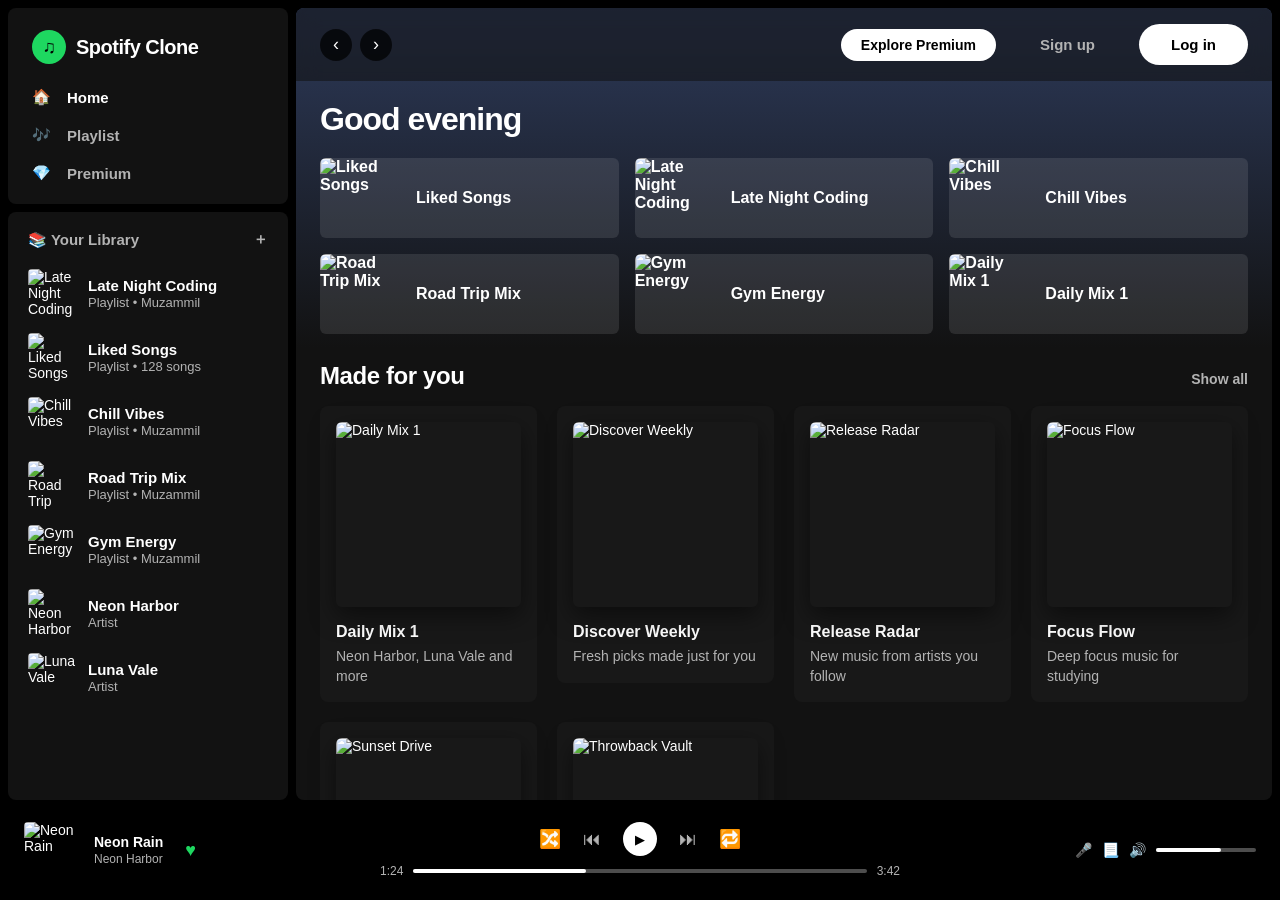
==== index.html @ 9b64a79c "Add files via upload This is a clone of spotify interface i tried my best on this as a beginner and " ====
<!DOCTYPE html>
<html lang="en">
<head>
  <meta charset="UTF-8">
  <meta name="viewport" content="width=device-width, initial-scale=1.0">
  <title>Spotify Clone - Home</title>
  <!-- External CSS: all the styling lives in style.css -->
  <link rel="stylesheet" href="style.css">
</head>
<body>
  <div class="app">
    <aside class="sidebar">
      <div class="box">
        <a href="index.html" class="logo"><span class="logo-dot">♫</span> Spotify Clone</a>
        <ul class="nav">
          <li><a href="index.html" class="active"><span>🏠</span> Home</a></li>
          <li><a href="playlist.html"><span>🎶</span> Playlist</a></li>
          <li><a href="premium.html"><span>💎</span> Premium</a></li>
        </ul>
      </div>
      <div class="box library">
        <div class="library-head"><a href="playlist.html">📚 Your Library</a><span>＋</span></div>
        <ul class="lib-list">
          <li><a href="playlist.html" class="lib-item"><div class="thumb"><img src="https://picsum.photos/seed/coding-night/120/120" alt="Late Night Coding" loading="lazy"></div><div><strong>Late Night Coding</strong><span>Playlist • Muzammil</span></div></a></li>
          <li><a href="playlist.html" class="lib-item"><div class="thumb"><img src="https://picsum.photos/seed/liked-songs/120/120" alt="Liked Songs" loading="lazy"></div><div><strong>Liked Songs</strong><span>Playlist • 128 songs</span></div></a></li>
          <li><a href="playlist.html" class="lib-item"><div class="thumb"><img src="https://picsum.photos/seed/chill-vibes/120/120" alt="Chill Vibes" loading="lazy"></div><div><strong>Chill Vibes</strong><span>Playlist • Muzammil</span></div></a></li>
          <li><a href="playlist.html" class="lib-item"><div class="thumb"><img src="https://picsum.photos/seed/road-trip/120/120" alt="Road Trip Mix" loading="lazy"></div><div><strong>Road Trip Mix</strong><span>Playlist • Muzammil</span></div></a></li>
          <li><a href="playlist.html" class="lib-item"><div class="thumb"><img src="https://picsum.photos/seed/gym-energy/120/120" alt="Gym Energy" loading="lazy"></div><div><strong>Gym Energy</strong><span>Playlist • Muzammil</span></div></a></li>
          <li><a href="playlist.html" class="lib-item"><div class="thumb round"><img src="https://picsum.photos/seed/neon-harbor/120/120" alt="Neon Harbor" loading="lazy"></div><div><strong>Neon Harbor</strong><span>Artist</span></div></a></li>
          <li><a href="playlist.html" class="lib-item"><div class="thumb round"><img src="https://picsum.photos/seed/luna-vale/120/120" alt="Luna Vale" loading="lazy"></div><div><strong>Luna Vale</strong><span>Artist</span></div></a></li>
        </ul>
      </div>
    </aside>
    <main class="main ">
      <div class="topbar">
        <div class="arrows"><span class="arrow">‹</span><span class="arrow">›</span></div>
        <div class="top-actions">
          <a href="premium.html" class="btn btn-white btn-small">Explore Premium</a>
          <a href="premium.html" class="btn btn-ghost">Sign up</a>
          <a href="premium.html" class="btn btn-white">Log in</a>
        </div>
      </div>
      <div class="content">
        <h1 class="greeting">Good evening</h1>
        <ul class="tiles">
          <li><a href="playlist.html" class="tile"><div class="thumb"><img src="https://picsum.photos/seed/liked-songs/160/160" alt="Liked Songs" loading="lazy"></div>Liked Songs<span class="play">▶</span></a></li>
          <li><a href="playlist.html" class="tile"><div class="thumb"><img src="https://picsum.photos/seed/coding-night/160/160" alt="Late Night Coding" loading="lazy"></div>Late Night Coding<span class="play">▶</span></a></li>
          <li><a href="playlist.html" class="tile"><div class="thumb"><img src="https://picsum.photos/seed/chill-vibes/160/160" alt="Chill Vibes" loading="lazy"></div>Chill Vibes<span class="play">▶</span></a></li>
          <li><a href="playlist.html" class="tile"><div class="thumb"><img src="https://picsum.photos/seed/road-trip/160/160" alt="Road Trip Mix" loading="lazy"></div>Road Trip Mix<span class="play">▶</span></a></li>
          <li><a href="playlist.html" class="tile"><div class="thumb"><img src="https://picsum.photos/seed/gym-energy/160/160" alt="Gym Energy" loading="lazy"></div>Gym Energy<span class="play">▶</span></a></li>
          <li><a href="playlist.html" class="tile"><div class="thumb"><img src="https://picsum.photos/seed/daily-mix/160/160" alt="Daily Mix 1" loading="lazy"></div>Daily Mix 1<span class="play">▶</span></a></li>
        </ul>
        <div class="section-head"><h2>Made for you</h2><a href="playlist.html">Show all</a></div>
        <ul class="grid">
          <li><a href="playlist.html" class="card"><div class="art"><img src="https://picsum.photos/seed/daily-mix/400/400" alt="Daily Mix 1" loading="lazy"><span class="play">▶</span></div><h3>Daily Mix 1</h3><p>Neon Harbor, Luna Vale and more</p></a></li>
          <li><a href="playlist.html" class="card"><div class="art"><img src="https://picsum.photos/seed/discover/400/400" alt="Discover Weekly" loading="lazy"><span class="play">▶</span></div><h3>Discover Weekly</h3><p>Fresh picks made just for you</p></a></li>
          <li><a href="playlist.html" class="card"><div class="art"><img src="https://picsum.photos/seed/radar/400/400" alt="Release Radar" loading="lazy"><span class="play">▶</span></div><h3>Release Radar</h3><p>New music from artists you follow</p></a></li>
          <li><a href="playlist.html" class="card"><div class="art"><img src="https://picsum.photos/seed/focus-flow/400/400" alt="Focus Flow" loading="lazy"><span class="play">▶</span></div><h3>Focus Flow</h3><p>Deep focus music for studying</p></a></li>
          <li><a href="playlist.html" class="card"><div class="art"><img src="https://picsum.photos/seed/sunset-drive/400/400" alt="Sunset Drive" loading="lazy"><span class="play">▶</span></div><h3>Sunset Drive</h3><p>Golden hour sounds for the road</p></a></li>
          <li><a href="playlist.html" class="card"><div class="art"><img src="https://picsum.photos/seed/throwback/400/400" alt="Throwback Vault" loading="lazy"><span class="play">▶</span></div><h3>Throwback Vault</h3><p>Songs that take you back</p></a></li>
        </ul>
        <div class="section-head"><h2>Popular right now</h2><a href="playlist.html">Show all</a></div>
        <ul class="grid">
          <li><a href="playlist.html" class="card"><div class="art"><img src="https://picsum.photos/seed/neon-rain/400/400" alt="Neon Rain" loading="lazy"><span class="play">▶</span></div><h3>Neon Rain</h3><p>Neon Harbor</p></a></li>
          <li><a href="playlist.html" class="card"><div class="art"><img src="https://picsum.photos/seed/slow-tides/400/400" alt="Slow Tides" loading="lazy"><span class="play">▶</span></div><h3>Slow Tides</h3><p>Luna Vale</p></a></li>
          <li><a href="playlist.html" class="card"><div class="art"><img src="https://picsum.photos/seed/velvet-sky/400/400" alt="Velvet Sky" loading="lazy"><span class="play">▶</span></div><h3>Velvet Sky</h3><p>Desert Echo</p></a></li>
          <li><a href="playlist.html" class="card"><div class="art"><img src="https://picsum.photos/seed/city-lights/400/400" alt="City Lights" loading="lazy"><span class="play">▶</span></div><h3>City Lights</h3><p>Kite Runners</p></a></li>
          <li><a href="playlist.html" class="card"><div class="art"><img src="https://picsum.photos/seed/paper-moon/400/400" alt="Paper Moon" loading="lazy"><span class="play">▶</span></div><h3>Paper Moon</h3><p>Aria Blaze</p></a></li>
          <li><a href="playlist.html" class="card"><div class="art"><img src="https://picsum.photos/seed/echo-valley/400/400" alt="Echo Valley" loading="lazy"><span class="play">▶</span></div><h3>Echo Valley</h3><p>The Midnight Owls</p></a></li>
        </ul>

        <div class="section-head"><h2>Your favorite artists</h2><a href="playlist.html">Show all</a></div>
        <ul class="grid">
          <li><a href="playlist.html" class="card round"><div class="art"><img src="https://picsum.photos/seed/neon-harbor/400/400" alt="Neon Harbor" loading="lazy"><span class="play">▶</span></div><h3>Neon Harbor</h3><p>Artist</p></a></li>
          <li><a href="playlist.html" class="card round"><div class="art"><img src="https://picsum.photos/seed/luna-vale/400/400" alt="Luna Vale" loading="lazy"><span class="play">▶</span></div><h3>Luna Vale</h3><p>Artist</p></a></li>
          <li><a href="playlist.html" class="card round"><div class="art"><img src="https://picsum.photos/seed/desert-echo/400/400" alt="Desert Echo" loading="lazy"><span class="play">▶</span></div><h3>Desert Echo</h3><p>Artist</p></a></li>
          <li><a href="playlist.html" class="card round"><div class="art"><img src="https://picsum.photos/seed/aria-blaze/400/400" alt="Aria Blaze" loading="lazy"><span class="play">▶</span></div><h3>Aria Blaze</h3><p>Artist</p></a></li>
          <li><a href="playlist.html" class="card round"><div class="art"><img src="https://picsum.photos/seed/kite-runners/400/400" alt="Kite Runners" loading="lazy"><span class="play">▶</span></div><h3>Kite Runners</h3><p>Artist</p></a></li>
          <li><a href="playlist.html" class="card round"><div class="art"><img src="https://picsum.photos/seed/midnight-owls/400/400" alt="The Midnight Owls" loading="lazy"><span class="play">▶</span></div><h3>The Midnight Owls</h3><p>Artist</p></a></li>
        </ul>
      </div>
    </main>
    <footer class="player">
      <div class="np">
        <div class="thumb"><img src="https://picsum.photos/seed/neon-rain/120/120" alt="Neon Rain" loading="lazy"></div>
        <div><strong>Neon Rain</strong><span>Neon Harbor</span></div>
        <span class="heart">♥</span>
      </div>
      <div class="controls">
        <ul class="ctrl-row">
          <li>🔀</li><li>⏮</li><li class="pp">▶</li><li>⏭</li><li>🔁</li>
        </ul>
        <div class="progress"><span>1:24</span><div class="bar"><i style="width:38%"></i></div><span>3:42</span></div>
      </div>
      <div class="volume"><span>🎤</span><span>📃</span><span>🔊</span><div class="bar"><i style="width:65%"></i></div></div>
    </footer>
  </div>
</body>
</html>
---- style.css ----
/* =========================================================
   Spotify Clone - style.css  (HTML + CSS only, no JavaScript)
   Shared by: index, search, library, playlist, premium, login
   ========================================================= */

/* ---------- 1. Reset & variables ---------- */
* { margin: 0; padding: 0; box-sizing: border-box; }

:root {
  --bg: #121212;
  --panel: #181818;
  --hover: #2a2a2a;
  --text: #ffffff;
  --muted: #b3b3b3;
  --green: #1ed760;
  --green-dark: #1db954;
}

html, body { height: 100%; }

body {
  background: #000;
  color: var(--text);
  font-family: "Segoe UI", "Helvetica Neue", Arial, sans-serif;
  font-size: 14px;
}

a { color: inherit; text-decoration: none; }
ul { list-style: none; }
:focus-visible { outline: 2px solid var(--green); outline-offset: 2px; }

/* ---------- 2. App layout (sidebar + main + player) ---------- */
.app {
  display: grid;
  grid-template-columns: 280px 1fr;
  grid-template-rows: 1fr 84px;
  gap: 8px;
  height: 100vh;
  padding: 8px;
}

.sidebar { display: flex; flex-direction: column; gap: 8px; min-height: 0; }
.box { background: var(--bg); border-radius: 8px; padding: 12px; }

.logo {
  display: flex; align-items: center; gap: 10px;
  padding: 10px 12px 14px; font-size: 20px; font-weight: 800; letter-spacing: -0.5px;
}
.logo-dot {
  width: 34px; height: 34px; border-radius: 50%;
  background: var(--green); color: #000;
  display: flex; align-items: center; justify-content: center; font-size: 18px;
}

.nav a {
  display: flex; align-items: center; gap: 16px;
  padding: 10px 12px; border-radius: 6px;
  color: var(--muted); font-weight: 700; font-size: 15px;
  transition: color .2s;
}
.nav a:hover, .nav a.active { color: #fff; }

.library { flex: 1; overflow-y: auto; min-height: 0; }
.library-head {
  display: flex; justify-content: space-between; align-items: center;
  padding: 6px 8px 12px; color: var(--muted); font-weight: 700; font-size: 15px;
}
.pills { display: flex; gap: 8px; padding: 0 8px 12px; }
.pill {
  background: #2a2a2a; padding: 6px 12px; border-radius: 20px; font-size: 13px;
}
.lib-item {
  display: flex; align-items: center; gap: 12px;
  padding: 8px; border-radius: 6px;
}
.lib-item:hover { background: var(--hover); }
.thumb.round { border-radius: 50%; }
.logo.flat { padding: 0; }
.lib-item .thumb { width: 48px; height: 48px; border-radius: 4px; flex-shrink: 0; }
.lib-item strong { display: block; font-size: 15px; }
.lib-item span { color: var(--muted); font-size: 13px; }

/* ---------- 3. Main area ---------- */
.main {
  background: linear-gradient(180deg, #2d3a5a 0, var(--bg) 340px);
  border-radius: 8px; overflow-y: auto; min-height: 0;
}
.main.green  { background: linear-gradient(180deg, #1f5f3a 0, var(--bg) 340px); }
.main.purple { background: linear-gradient(180deg, #4a2f7a 0, var(--bg) 340px); }
.main.plain  { background: linear-gradient(180deg, #333 0, var(--bg) 340px); }

.topbar {
  position: sticky; top: 0; z-index: 5;
  display: flex; justify-content: space-between; align-items: center;
  padding: 16px 24px; background: rgba(18,18,18,.55); backdrop-filter: blur(10px);
}
.arrows { display: flex; gap: 8px; }
.arrow {
  width: 32px; height: 32px; border-radius: 50%; background: rgba(0,0,0,.7);
  display: flex; align-items: center; justify-content: center; font-size: 18px;
}
.top-actions { display: flex; align-items: center; gap: 12px; }

.btn {
  display: inline-block; padding: 12px 32px; border-radius: 500px;
  font-weight: 700; font-size: 15px; transition: transform .15s, background .2s;
  cursor: pointer; border: 0; font-family: inherit;
}
.btn:hover { transform: scale(1.04); }
.btn-white { background: #fff; color: #000; }
.btn-green { background: var(--green); color: #000; }
.btn-green:hover { background: #3be477; }
.btn-ghost { background: transparent; color: var(--muted); }
.btn-ghost:hover { color: #fff; }
.btn-outline { background: transparent; color: #fff; border: 1px solid #7c7c7c; }
.btn-outline:hover { border-color: #fff; }
.btn-small { padding: 8px 20px; font-size: 14px; }

.content { padding: 8px 24px 32px; }
.section-head {
  display: flex; justify-content: space-between; align-items: baseline; margin: 28px 0 16px;
}
.section-head h2 { font-size: 24px; letter-spacing: -0.4px; }
.section-head a { color: var(--muted); font-weight: 700; font-size: 14px; }
.section-head a:hover { text-decoration: underline; }

/* ---------- 4. Cover art (pure CSS gradients) ---------- */
.c1  { background: linear-gradient(135deg, #ff5f6d, #ffc371); }
.c2  { background: linear-gradient(135deg, #4776e6, #8e54e9); }
.c3  { background: linear-gradient(135deg, #11998e, #38ef7d); }
.c4  { background: linear-gradient(135deg, #f7971e, #ffd200); }
.c5  { background: linear-gradient(135deg, #c33764, #1d2671); }
.c6  { background: linear-gradient(135deg, #2193b0, #6dd5ed); }
.c7  { background: linear-gradient(135deg, #614385, #516395); }
.c8  { background: linear-gradient(135deg, #ee0979, #ff6a00); }
.c9  { background: linear-gradient(135deg, #232526, #636e72); }
.c10 { background: linear-gradient(135deg, #56ab2f, #a8e063); }
.c11 { background: linear-gradient(135deg, #e96443, #904e95); }
.c12 { background: linear-gradient(135deg, #00c6ff, #0072ff); }

/* ---------- 5. Home: quick tiles + cards ---------- */
.greeting { font-size: 32px; font-weight: 800; letter-spacing: -1px; margin: 12px 0 20px; }

.tiles { display: grid; grid-template-columns: repeat(auto-fill, minmax(280px, 1fr)); gap: 16px; }
.tile {
  display: flex; align-items: center; gap: 16px;
  background: rgba(255,255,255,.1); border-radius: 6px; overflow: hidden;
  position: relative; transition: background .25s; font-weight: 700; font-size: 16px;
}
.tile:hover { background: rgba(255,255,255,.2); }
.tile .thumb { width: 80px; height: 80px; flex-shrink: 0; }
.tile .play { right: 16px; bottom: auto; top: 50%; margin-top: -24px; width: 48px; height: 48px; }
.tile:hover .play { opacity: 1; transform: none; }

.grid { display: grid; grid-template-columns: repeat(auto-fill, minmax(176px, 1fr)); gap: 20px; }

.card {
  background: var(--panel); padding: 16px; border-radius: 8px;
  transition: background .3s; display: block;
}
.card:hover { background: #282828; }
.card .art {
  aspect-ratio: 1 / 1; border-radius: 6px; margin-bottom: 16px;
  box-shadow: 0 8px 24px rgba(0,0,0,.5); position: relative;
}
.card.round .art { border-radius: 50%; }
.card h3 { font-size: 16px; margin-bottom: 6px; white-space: nowrap; overflow: hidden; text-overflow: ellipsis; }
.card p { color: var(--muted); font-size: 14px; line-height: 1.4;
  display: -webkit-box; -webkit-line-clamp: 2; -webkit-box-orient: vertical; overflow: hidden; }

/* green play button that appears when you hover */
.play {
  position: absolute; right: 8px; bottom: 8px; width: 48px; height: 48px; border-radius: 50%;
  background: var(--green); color: #000; font-size: 18px; padding-left: 3px;
  display: flex; align-items: center; justify-content: center;
  opacity: 0; transform: translateY(8px);
  transition: opacity .3s, transform .3s; box-shadow: 0 8px 16px rgba(0,0,0,.4);
}
.card:hover .play { opacity: 1; transform: none; }

/* ---------- 8. Playlist page ---------- */
.pl-header { display: flex; align-items: flex-end; gap: 24px; padding: 16px 0 24px; }
.pl-cover { width: 230px; height: 230px; border-radius: 6px; box-shadow: 0 8px 40px rgba(0,0,0,.6); flex-shrink: 0; }
.pl-header small { font-weight: 700; font-size: 13px; }
.pl-header h1 { font-size: clamp(36px, 7vw, 84px); letter-spacing: -3px; line-height: 1; margin: 8px 0 20px; }
.pl-header p { color: var(--muted); }
.pl-header b { color: #fff; }

.pl-actions { display: flex; align-items: center; gap: 28px; padding: 12px 0 16px; font-size: 28px; color: var(--muted); }
.big-play {
  width: 56px; height: 56px; border-radius: 50%; background: var(--green); color: #000;
  display: flex; align-items: center; justify-content: center; font-size: 22px; padding-left: 4px;
  transition: transform .15s;
}
.big-play:hover { transform: scale(1.06); background: #3be477; }

/* the track list is a real <table> */
.tracks { width: 100%; border-collapse: collapse; color: var(--muted); }
.tracks th {
  text-align: left; font-weight: 400; font-size: 13px; padding: 8px 16px;
  border-bottom: 1px solid #2a2a2a;
}
.tracks td { padding: 8px 16px; vertical-align: middle; }
.tracks th:first-child, .tracks td:first-child { width: 56px; }
.tracks tbody tr:hover { background: rgba(255,255,255,.1); }
.tracks td:first-child { border-radius: 4px 0 0 4px; }
.tracks td:last-child  { border-radius: 0 4px 4px 0; }
.tracks .time { text-align: right; width: 80px; }
.tracks .num .hover-play { display: none; color: #fff; }
.tracks tr:hover .num .n { display: none; }
.tracks tr:hover .num .hover-play { display: inline; }
.song { display: flex; align-items: center; gap: 14px; color: #fff; }
.song .mini { width: 40px; height: 40px; border-radius: 4px; flex-shrink: 0; }
.song strong { display: block; font-size: 16px; }
.song span { color: var(--muted); font-size: 14px; }
.tracks tr.playing .song strong, .tracks tr.playing .num { color: var(--green); }

/* ---------- 9. Bottom player bar ---------- */
.player {
  grid-column: 1 / 3; display: grid; grid-template-columns: 1fr 2fr 1fr; align-items: center;
  padding: 0 16px; background: #000;
}
.np { display: flex; align-items: center; gap: 14px; }
.np .thumb { width: 56px; height: 56px; border-radius: 4px; }
.np strong { display: block; font-size: 14px; }
.np span { color: var(--muted); font-size: 12px; }
.np .heart { color: var(--green); margin-left: 8px; font-size: 18px; }

.controls { display: flex; flex-direction: column; align-items: center; gap: 8px; }
.ctrl-row { display: flex; align-items: center; gap: 22px; color: var(--muted); font-size: 18px; }
.ctrl-row li:hover { color: #fff; }
.ctrl-row .pp {
  width: 34px; height: 34px; border-radius: 50%; background: #fff; color: #000;
  display: flex; align-items: center; justify-content: center; font-size: 13px;
}
.ctrl-row .pp:hover { transform: scale(1.08); color: #000; }
.progress { display: flex; align-items: center; gap: 10px; width: 100%; max-width: 520px; color: var(--muted); font-size: 12px; }
.bar { flex: 1; height: 4px; background: #4d4d4d; border-radius: 2px; }
.bar i { display: block; height: 100%; background: #fff; border-radius: 2px; }
.bar:hover i { background: var(--green); }

.volume { display: flex; justify-content: flex-end; align-items: center; gap: 10px; color: var(--muted); }
.volume .bar { flex: none; width: 100px; }

/* ---------- 10. Premium page ---------- */
.site-nav {
  position: sticky; top: 0; z-index: 10; background: #000;
  display: flex; align-items: center; justify-content: space-between; padding: 16px 48px;
}
.site-nav .logo { padding: 0; }
.site-nav ul { display: flex; gap: 28px; font-weight: 700; color: var(--muted); }
.site-nav ul a:hover { color: #fff; }
.site-nav .right { display: flex; align-items: center; gap: 16px; }

.hero {
  text-align: center; padding: 90px 24px 70px;
  background: linear-gradient(135deg, #5038a0, #af2896 55%, #ff6437);
}
.hero h1 { font-size: clamp(36px, 6vw, 72px); letter-spacing: -2px; line-height: 1.05; margin-bottom: 20px; }
.hero p { font-size: 20px; margin-bottom: 32px; }
.hero small { display: block; margin-top: 16px; opacity: .8; }

.page { background: #000; }
.wrap { max-width: 1100px; margin: 0 auto; padding: 0 24px; }
.page h2.center { text-align: center; font-size: 32px; margin: 64px 0 36px; letter-spacing: -1px; }

.perks { display: grid; grid-template-columns: repeat(auto-fit, minmax(220px, 1fr)); gap: 20px; }
.perk { background: #181818; border-radius: 10px; padding: 28px 22px; }
.perk .icon { font-size: 34px; margin-bottom: 14px; }
.perk h3 { font-size: 18px; margin-bottom: 8px; }
.perk p { color: var(--muted); line-height: 1.5; }

.plans { display: grid; grid-template-columns: repeat(auto-fit, minmax(230px, 1fr)); gap: 20px; }
.plan { background: #181818; border-radius: 10px; padding: 28px 24px; display: flex; flex-direction: column; gap: 14px; border: 2px solid transparent; transition: border-color .2s, transform .2s; }
.plan:hover { border-color: var(--green); transform: translateY(-4px); }
.plan .badge { align-self: flex-start; background: var(--green); color: #000; font-weight: 800; font-size: 12px; padding: 4px 10px; border-radius: 4px; }
.plan h3 { font-size: 24px; }
.plan .price { font-size: 15px; color: var(--muted); }
.plan .price b { color: #fff; font-size: 28px; }
.plan ul { color: var(--muted); line-height: 1.8; flex: 1; }
.plan ul li::before { content: "✓  "; color: var(--green); font-weight: 800; }

.faq { max-width: 780px; margin: 0 auto 80px; }
.faq details { border-bottom: 1px solid #2a2a2a; padding: 18px 4px; }
.faq summary { cursor: pointer; font-weight: 700; font-size: 17px; list-style: none; display: flex; justify-content: space-between; }
.faq summary::-webkit-details-marker { display: none; }
.faq summary::after { content: "+"; font-size: 24px; color: var(--green); }
.faq details[open] summary::after { content: "–"; }
.faq details p { color: var(--muted); margin-top: 12px; line-height: 1.6; }

footer.site-footer { background: #000; border-top: 1px solid #1f1f1f; padding: 40px 48px; color: var(--muted); display: flex; flex-wrap: wrap; gap: 32px; justify-content: space-between; }
footer.site-footer h4 { color: #fff; margin-bottom: 12px; }
footer.site-footer li { margin-bottom: 8px; }
footer.site-footer a:hover { color: #fff; text-decoration: underline; }

/* ---------- 12. Small screens ---------- */
@media (max-width: 860px) {
  .app { grid-template-columns: 1fr; }
  .sidebar { display: none; }
  .player { grid-column: 1; grid-template-columns: 1fr auto; }
  .player .volume, .player .progress { display: none; }
  .pl-header { flex-direction: column; align-items: flex-start; }
  .pl-cover { width: 180px; height: 180px; }
  .tracks .album { display: none; }
  .site-nav { padding: 14px 20px; }
  .site-nav ul { display: none; }
}

/* ---------- 13. Premium comparison table ---------- */
.table-wrap { overflow-x: auto; margin-bottom: 20px; border-radius: 10px; }
.compare { width: 100%; border-collapse: collapse; background: #181818; min-width: 620px; }
.compare th, .compare td { padding: 16px 18px; text-align: center; border-bottom: 1px solid #2a2a2a; }
.compare th:first-child, .compare td:first-child { text-align: left; color: var(--muted); font-weight: 600; }
.compare thead th { font-size: 18px; border-bottom: 2px solid var(--green); }
.compare tbody tr:hover { background: #222; }
.compare .yes { color: var(--green); font-weight: 800; }
.compare .no { color: #666; }

/* ---------- 14. Pictures (img tags) ---------- */
/* every picture box clips its image to the rounded corners */
.thumb, .mini, .pl-cover, .art { overflow: hidden; }
.art img, .thumb img, .mini img, .pl-cover img {
  width: 100%; height: 100%; object-fit: cover; display: block;
}
/* the colored gradient classes (c1, c2...) stay as a backup colour
   that shows while a picture is still loading */
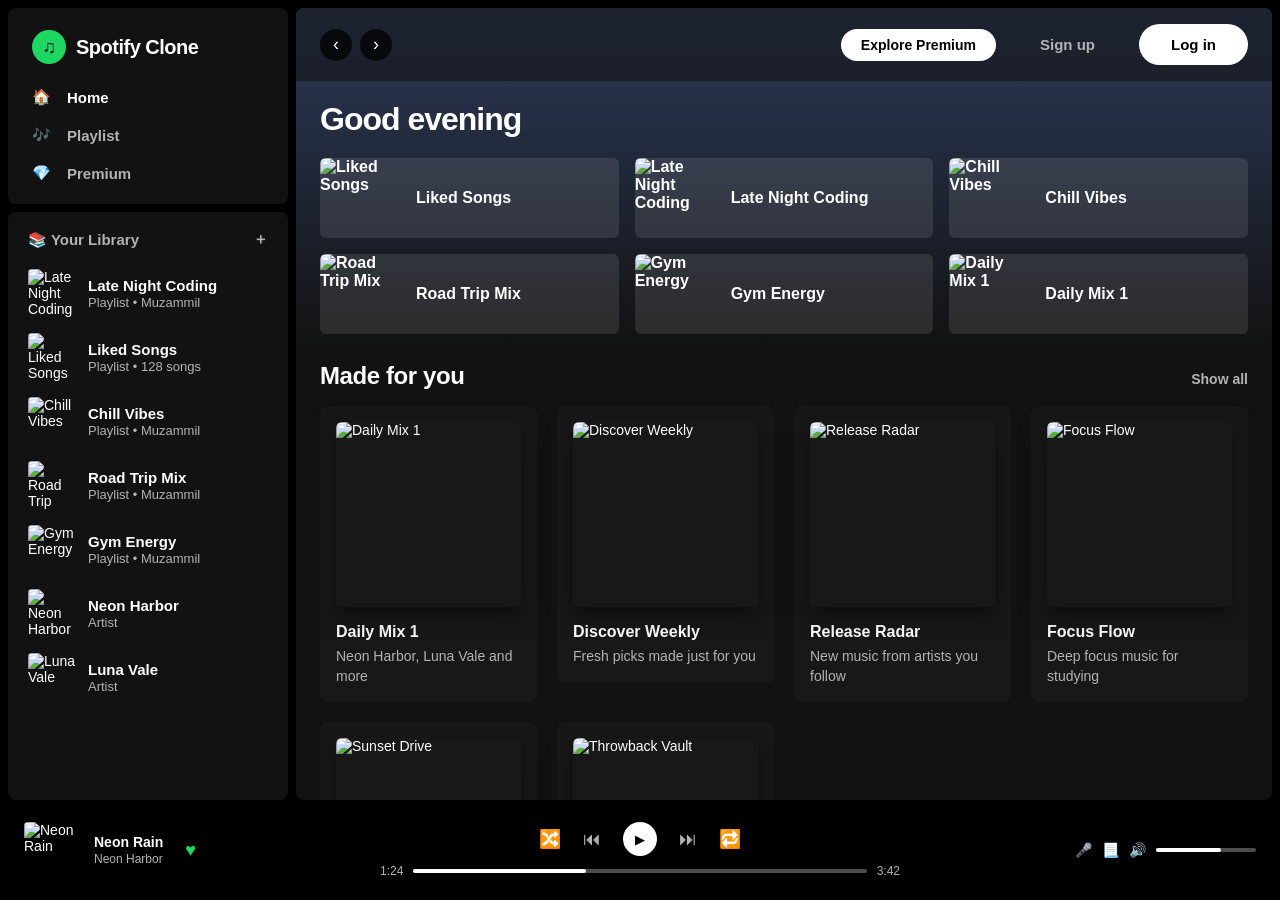
==== commit fa8c26c1: "index.html" ====
--- a/index.html
+++ b/index.html
@@ -4,7 +4,6 @@
   <meta charset="UTF-8">
   <meta name="viewport" content="width=device-width, initial-scale=1.0">
   <title>Spotify Clone - Home</title>
-  <!-- External CSS: all the styling lives in style.css -->
   <link rel="stylesheet" href="style.css">
 </head>
 <body>
--- a/style.css
+++ b/style.css
@@ -1,11 +1,5 @@
-/* =========================================================
-   Spotify Clone - style.css  (HTML + CSS only, no JavaScript)
-   Shared by: index, search, library, playlist, premium, login
-   ========================================================= */
-
-/* ---------- 1. Reset & variables ---------- */
+
 * { margin: 0; padding: 0; box-sizing: border-box; }
-
 :root {
   --bg: #121212;
   --panel: #181818;
@@ -15,21 +9,16 @@
   --green: #1ed760;
   --green-dark: #1db954;
 }
-
 html, body { height: 100%; }
-
 body {
   background: #000;
   color: var(--text);
   font-family: "Segoe UI", "Helvetica Neue", Arial, sans-serif;
   font-size: 14px;
 }
-
 a { color: inherit; text-decoration: none; }
 ul { list-style: none; }
 :focus-visible { outline: 2px solid var(--green); outline-offset: 2px; }
-
-/* ---------- 2. App layout (sidebar + main + player) ---------- */
 .app {
   display: grid;
   grid-template-columns: 280px 1fr;
@@ -38,10 +27,8 @@
   height: 100vh;
   padding: 8px;
 }
-
 .sidebar { display: flex; flex-direction: column; gap: 8px; min-height: 0; }
 .box { background: var(--bg); border-radius: 8px; padding: 12px; }
-
 .logo {
   display: flex; align-items: center; gap: 10px;
   padding: 10px 12px 14px; font-size: 20px; font-weight: 800; letter-spacing: -0.5px;
@@ -79,8 +66,6 @@
 .lib-item .thumb { width: 48px; height: 48px; border-radius: 4px; flex-shrink: 0; }
 .lib-item strong { display: block; font-size: 15px; }
 .lib-item span { color: var(--muted); font-size: 13px; }
-
-/* ---------- 3. Main area ---------- */
 .main {
   background: linear-gradient(180deg, #2d3a5a 0, var(--bg) 340px);
   border-radius: 8px; overflow-y: auto; min-height: 0;
@@ -88,7 +73,6 @@
 .main.green  { background: linear-gradient(180deg, #1f5f3a 0, var(--bg) 340px); }
 .main.purple { background: linear-gradient(180deg, #4a2f7a 0, var(--bg) 340px); }
 .main.plain  { background: linear-gradient(180deg, #333 0, var(--bg) 340px); }
-
 .topbar {
   position: sticky; top: 0; z-index: 5;
   display: flex; justify-content: space-between; align-items: center;
@@ -115,7 +99,6 @@
 .btn-outline { background: transparent; color: #fff; border: 1px solid #7c7c7c; }
 .btn-outline:hover { border-color: #fff; }
 .btn-small { padding: 8px 20px; font-size: 14px; }
-
 .content { padding: 8px 24px 32px; }
 .section-head {
   display: flex; justify-content: space-between; align-items: baseline; margin: 28px 0 16px;
@@ -123,8 +106,6 @@
 .section-head h2 { font-size: 24px; letter-spacing: -0.4px; }
 .section-head a { color: var(--muted); font-weight: 700; font-size: 14px; }
 .section-head a:hover { text-decoration: underline; }
-
-/* ---------- 4. Cover art (pure CSS gradients) ---------- */
 .c1  { background: linear-gradient(135deg, #ff5f6d, #ffc371); }
 .c2  { background: linear-gradient(135deg, #4776e6, #8e54e9); }
 .c3  { background: linear-gradient(135deg, #11998e, #38ef7d); }
@@ -137,10 +118,7 @@
 .c10 { background: linear-gradient(135deg, #56ab2f, #a8e063); }
 .c11 { background: linear-gradient(135deg, #e96443, #904e95); }
 .c12 { background: linear-gradient(135deg, #00c6ff, #0072ff); }
-
-/* ---------- 5. Home: quick tiles + cards ---------- */
 .greeting { font-size: 32px; font-weight: 800; letter-spacing: -1px; margin: 12px 0 20px; }
-
 .tiles { display: grid; grid-template-columns: repeat(auto-fill, minmax(280px, 1fr)); gap: 16px; }
 .tile {
   display: flex; align-items: center; gap: 16px;
@@ -151,9 +129,7 @@
 .tile .thumb { width: 80px; height: 80px; flex-shrink: 0; }
 .tile .play { right: 16px; bottom: auto; top: 50%; margin-top: -24px; width: 48px; height: 48px; }
 .tile:hover .play { opacity: 1; transform: none; }
-
 .grid { display: grid; grid-template-columns: repeat(auto-fill, minmax(176px, 1fr)); gap: 20px; }
-
 .card {
   background: var(--panel); padding: 16px; border-radius: 8px;
   transition: background .3s; display: block;
@@ -167,8 +143,6 @@
 .card h3 { font-size: 16px; margin-bottom: 6px; white-space: nowrap; overflow: hidden; text-overflow: ellipsis; }
 .card p { color: var(--muted); font-size: 14px; line-height: 1.4;
   display: -webkit-box; -webkit-line-clamp: 2; -webkit-box-orient: vertical; overflow: hidden; }
-
-/* green play button that appears when you hover */
 .play {
   position: absolute; right: 8px; bottom: 8px; width: 48px; height: 48px; border-radius: 50%;
   background: var(--green); color: #000; font-size: 18px; padding-left: 3px;
@@ -177,15 +151,12 @@
   transition: opacity .3s, transform .3s; box-shadow: 0 8px 16px rgba(0,0,0,.4);
 }
 .card:hover .play { opacity: 1; transform: none; }
-
-/* ---------- 8. Playlist page ---------- */
 .pl-header { display: flex; align-items: flex-end; gap: 24px; padding: 16px 0 24px; }
 .pl-cover { width: 230px; height: 230px; border-radius: 6px; box-shadow: 0 8px 40px rgba(0,0,0,.6); flex-shrink: 0; }
 .pl-header small { font-weight: 700; font-size: 13px; }
 .pl-header h1 { font-size: clamp(36px, 7vw, 84px); letter-spacing: -3px; line-height: 1; margin: 8px 0 20px; }
 .pl-header p { color: var(--muted); }
 .pl-header b { color: #fff; }
-
 .pl-actions { display: flex; align-items: center; gap: 28px; padding: 12px 0 16px; font-size: 28px; color: var(--muted); }
 .big-play {
   width: 56px; height: 56px; border-radius: 50%; background: var(--green); color: #000;
@@ -193,8 +164,6 @@
   transition: transform .15s;
 }
 .big-play:hover { transform: scale(1.06); background: #3be477; }
-
-/* the track list is a real <table> */
 .tracks { width: 100%; border-collapse: collapse; color: var(--muted); }
 .tracks th {
   text-align: left; font-weight: 400; font-size: 13px; padding: 8px 16px;
@@ -214,8 +183,6 @@
 .song strong { display: block; font-size: 16px; }
 .song span { color: var(--muted); font-size: 14px; }
 .tracks tr.playing .song strong, .tracks tr.playing .num { color: var(--green); }
-
-/* ---------- 9. Bottom player bar ---------- */
 .player {
   grid-column: 1 / 3; display: grid; grid-template-columns: 1fr 2fr 1fr; align-items: center;
   padding: 0 16px; background: #000;
@@ -225,7 +192,6 @@
 .np strong { display: block; font-size: 14px; }
 .np span { color: var(--muted); font-size: 12px; }
 .np .heart { color: var(--green); margin-left: 8px; font-size: 18px; }
-
 .controls { display: flex; flex-direction: column; align-items: center; gap: 8px; }
 .ctrl-row { display: flex; align-items: center; gap: 22px; color: var(--muted); font-size: 18px; }
 .ctrl-row li:hover { color: #fff; }
@@ -238,11 +204,8 @@
 .bar { flex: 1; height: 4px; background: #4d4d4d; border-radius: 2px; }
 .bar i { display: block; height: 100%; background: #fff; border-radius: 2px; }
 .bar:hover i { background: var(--green); }
-
 .volume { display: flex; justify-content: flex-end; align-items: center; gap: 10px; color: var(--muted); }
 .volume .bar { flex: none; width: 100px; }
-
-/* ---------- 10. Premium page ---------- */
 .site-nav {
   position: sticky; top: 0; z-index: 10; background: #000;
   display: flex; align-items: center; justify-content: space-between; padding: 16px 48px;
@@ -251,7 +214,6 @@
 .site-nav ul { display: flex; gap: 28px; font-weight: 700; color: var(--muted); }
 .site-nav ul a:hover { color: #fff; }
 .site-nav .right { display: flex; align-items: center; gap: 16px; }
-
 .hero {
   text-align: center; padding: 90px 24px 70px;
   background: linear-gradient(135deg, #5038a0, #af2896 55%, #ff6437);
@@ -259,17 +221,14 @@
 .hero h1 { font-size: clamp(36px, 6vw, 72px); letter-spacing: -2px; line-height: 1.05; margin-bottom: 20px; }
 .hero p { font-size: 20px; margin-bottom: 32px; }
 .hero small { display: block; margin-top: 16px; opacity: .8; }
-
 .page { background: #000; }
 .wrap { max-width: 1100px; margin: 0 auto; padding: 0 24px; }
 .page h2.center { text-align: center; font-size: 32px; margin: 64px 0 36px; letter-spacing: -1px; }
-
 .perks { display: grid; grid-template-columns: repeat(auto-fit, minmax(220px, 1fr)); gap: 20px; }
 .perk { background: #181818; border-radius: 10px; padding: 28px 22px; }
 .perk .icon { font-size: 34px; margin-bottom: 14px; }
 .perk h3 { font-size: 18px; margin-bottom: 8px; }
 .perk p { color: var(--muted); line-height: 1.5; }
-
 .plans { display: grid; grid-template-columns: repeat(auto-fit, minmax(230px, 1fr)); gap: 20px; }
 .plan { background: #181818; border-radius: 10px; padding: 28px 24px; display: flex; flex-direction: column; gap: 14px; border: 2px solid transparent; transition: border-color .2s, transform .2s; }
 .plan:hover { border-color: var(--green); transform: translateY(-4px); }
@@ -279,7 +238,6 @@
 .plan .price b { color: #fff; font-size: 28px; }
 .plan ul { color: var(--muted); line-height: 1.8; flex: 1; }
 .plan ul li::before { content: "✓  "; color: var(--green); font-weight: 800; }
-
 .faq { max-width: 780px; margin: 0 auto 80px; }
 .faq details { border-bottom: 1px solid #2a2a2a; padding: 18px 4px; }
 .faq summary { cursor: pointer; font-weight: 700; font-size: 17px; list-style: none; display: flex; justify-content: space-between; }
@@ -287,13 +245,10 @@
 .faq summary::after { content: "+"; font-size: 24px; color: var(--green); }
 .faq details[open] summary::after { content: "–"; }
 .faq details p { color: var(--muted); margin-top: 12px; line-height: 1.6; }
-
 footer.site-footer { background: #000; border-top: 1px solid #1f1f1f; padding: 40px 48px; color: var(--muted); display: flex; flex-wrap: wrap; gap: 32px; justify-content: space-between; }
 footer.site-footer h4 { color: #fff; margin-bottom: 12px; }
 footer.site-footer li { margin-bottom: 8px; }
 footer.site-footer a:hover { color: #fff; text-decoration: underline; }
-
-/* ---------- 12. Small screens ---------- */
 @media (max-width: 860px) {
   .app { grid-template-columns: 1fr; }
   .sidebar { display: none; }
@@ -305,8 +260,6 @@
   .site-nav { padding: 14px 20px; }
   .site-nav ul { display: none; }
 }
-
-/* ---------- 13. Premium comparison table ---------- */
 .table-wrap { overflow-x: auto; margin-bottom: 20px; border-radius: 10px; }
 .compare { width: 100%; border-collapse: collapse; background: #181818; min-width: 620px; }
 .compare th, .compare td { padding: 16px 18px; text-align: center; border-bottom: 1px solid #2a2a2a; }
@@ -315,12 +268,7 @@
 .compare tbody tr:hover { background: #222; }
 .compare .yes { color: var(--green); font-weight: 800; }
 .compare .no { color: #666; }
-
-/* ---------- 14. Pictures (img tags) ---------- */
-/* every picture box clips its image to the rounded corners */
 .thumb, .mini, .pl-cover, .art { overflow: hidden; }
 .art img, .thumb img, .mini img, .pl-cover img {
   width: 100%; height: 100%; object-fit: cover; display: block;
 }
-/* the colored gradient classes (c1, c2...) stay as a backup colour
-   that shows while a picture is still loading */
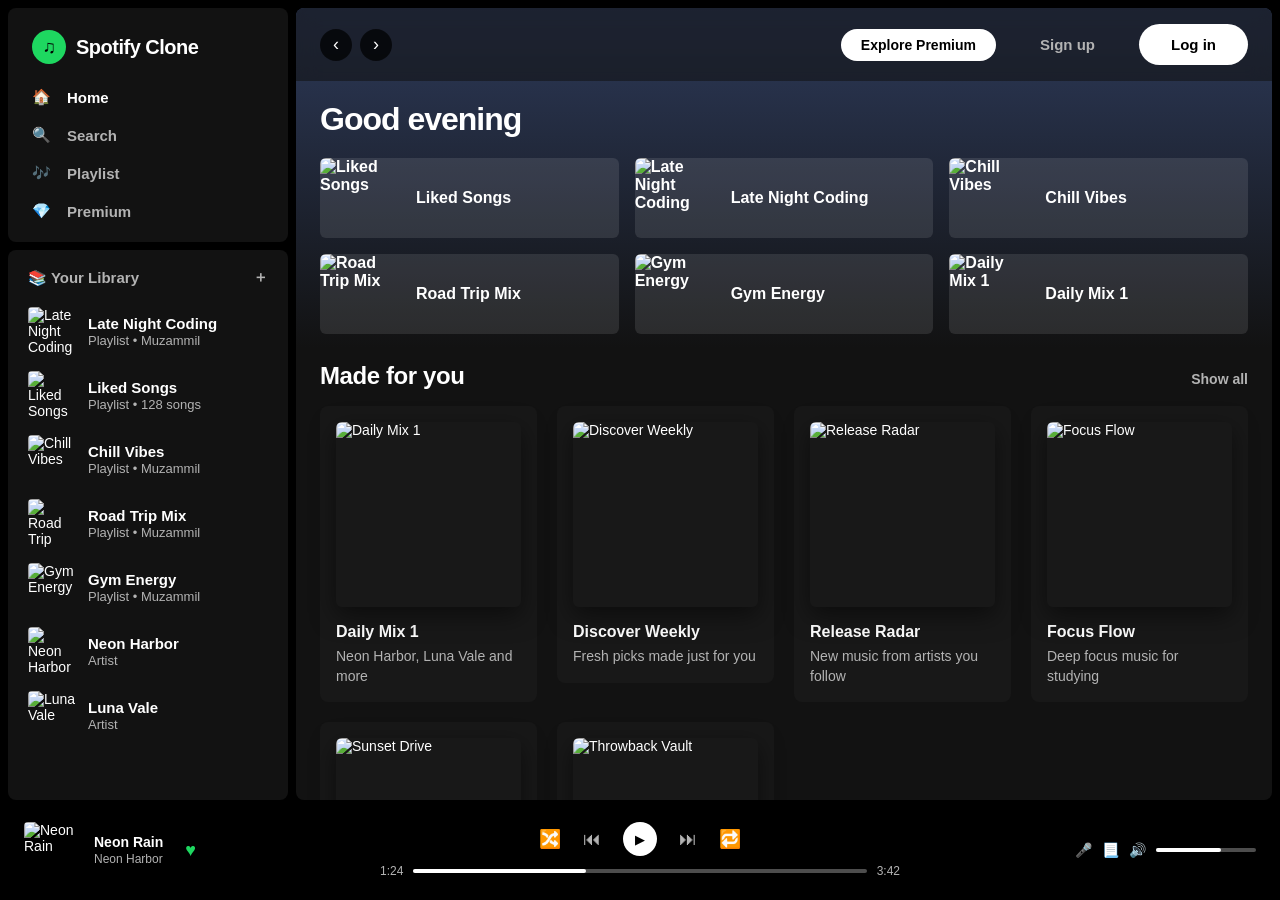
==== commit 2acc10bb: "Update index.html" ====
--- a/index.html
+++ b/index.html
@@ -13,6 +13,7 @@
         <a href="index.html" class="logo"><span class="logo-dot">♫</span> Spotify Clone</a>
         <ul class="nav">
           <li><a href="index.html" class="active"><span>🏠</span> Home</a></li>
+          <li><a href="search.html"><span>🔍</span> Search</a></li>
           <li><a href="playlist.html"><span>🎶</span> Playlist</a></li>
           <li><a href="premium.html"><span>💎</span> Premium</a></li>
         </ul>
@@ -25,8 +26,8 @@
           <li><a href="playlist.html" class="lib-item"><div class="thumb"><img src="https://picsum.photos/seed/chill-vibes/120/120" alt="Chill Vibes" loading="lazy"></div><div><strong>Chill Vibes</strong><span>Playlist • Muzammil</span></div></a></li>
           <li><a href="playlist.html" class="lib-item"><div class="thumb"><img src="https://picsum.photos/seed/road-trip/120/120" alt="Road Trip Mix" loading="lazy"></div><div><strong>Road Trip Mix</strong><span>Playlist • Muzammil</span></div></a></li>
           <li><a href="playlist.html" class="lib-item"><div class="thumb"><img src="https://picsum.photos/seed/gym-energy/120/120" alt="Gym Energy" loading="lazy"></div><div><strong>Gym Energy</strong><span>Playlist • Muzammil</span></div></a></li>
-          <li><a href="playlist.html" class="lib-item"><div class="thumb round"><img src="https://picsum.photos/seed/neon-harbor/120/120" alt="Neon Harbor" loading="lazy"></div><div><strong>Neon Harbor</strong><span>Artist</span></div></a></li>
-          <li><a href="playlist.html" class="lib-item"><div class="thumb round"><img src="https://picsum.photos/seed/luna-vale/120/120" alt="Luna Vale" loading="lazy"></div><div><strong>Luna Vale</strong><span>Artist</span></div></a></li>
+          <li><a href="artist.html" class="lib-item"><div class="thumb round"><img src="https://picsum.photos/seed/neon-harbor/120/120" alt="Neon Harbor" loading="lazy"></div><div><strong>Neon Harbor</strong><span>Artist</span></div></a></li>
+          <li><a href="artist.html" class="lib-item"><div class="thumb round"><img src="https://picsum.photos/seed/luna-vale/120/120" alt="Luna Vale" loading="lazy"></div><div><strong>Luna Vale</strong><span>Artist</span></div></a></li>
         </ul>
       </div>
     </aside>
@@ -35,8 +36,8 @@
         <div class="arrows"><span class="arrow">‹</span><span class="arrow">›</span></div>
         <div class="top-actions">
           <a href="premium.html" class="btn btn-white btn-small">Explore Premium</a>
-          <a href="premium.html" class="btn btn-ghost">Sign up</a>
-          <a href="premium.html" class="btn btn-white">Log in</a>
+          <a href="login.html#signup" class="btn btn-ghost">Sign up</a>
+          <a href="login.html" class="btn btn-white">Log in</a>
         </div>
       </div>
       <div class="content">
@@ -70,12 +71,12 @@
 
         <div class="section-head"><h2>Your favorite artists</h2><a href="playlist.html">Show all</a></div>
         <ul class="grid">
-          <li><a href="playlist.html" class="card round"><div class="art"><img src="https://picsum.photos/seed/neon-harbor/400/400" alt="Neon Harbor" loading="lazy"><span class="play">▶</span></div><h3>Neon Harbor</h3><p>Artist</p></a></li>
-          <li><a href="playlist.html" class="card round"><div class="art"><img src="https://picsum.photos/seed/luna-vale/400/400" alt="Luna Vale" loading="lazy"><span class="play">▶</span></div><h3>Luna Vale</h3><p>Artist</p></a></li>
-          <li><a href="playlist.html" class="card round"><div class="art"><img src="https://picsum.photos/seed/desert-echo/400/400" alt="Desert Echo" loading="lazy"><span class="play">▶</span></div><h3>Desert Echo</h3><p>Artist</p></a></li>
-          <li><a href="playlist.html" class="card round"><div class="art"><img src="https://picsum.photos/seed/aria-blaze/400/400" alt="Aria Blaze" loading="lazy"><span class="play">▶</span></div><h3>Aria Blaze</h3><p>Artist</p></a></li>
-          <li><a href="playlist.html" class="card round"><div class="art"><img src="https://picsum.photos/seed/kite-runners/400/400" alt="Kite Runners" loading="lazy"><span class="play">▶</span></div><h3>Kite Runners</h3><p>Artist</p></a></li>
-          <li><a href="playlist.html" class="card round"><div class="art"><img src="https://picsum.photos/seed/midnight-owls/400/400" alt="The Midnight Owls" loading="lazy"><span class="play">▶</span></div><h3>The Midnight Owls</h3><p>Artist</p></a></li>
+          <li><a href="artist.html" class="card round"><div class="art"><img src="https://picsum.photos/seed/neon-harbor/400/400" alt="Neon Harbor" loading="lazy"><span class="play">▶</span></div><h3>Neon Harbor</h3><p>Artist</p></a></li>
+          <li><a href="artist.html" class="card round"><div class="art"><img src="https://picsum.photos/seed/luna-vale/400/400" alt="Luna Vale" loading="lazy"><span class="play">▶</span></div><h3>Luna Vale</h3><p>Artist</p></a></li>
+          <li><a href="artist.html" class="card round"><div class="art"><img src="https://picsum.photos/seed/desert-echo/400/400" alt="Desert Echo" loading="lazy"><span class="play">▶</span></div><h3>Desert Echo</h3><p>Artist</p></a></li>
+          <li><a href="artist.html" class="card round"><div class="art"><img src="https://picsum.photos/seed/aria-blaze/400/400" alt="Aria Blaze" loading="lazy"><span class="play">▶</span></div><h3>Aria Blaze</h3><p>Artist</p></a></li>
+          <li><a href="artist.html" class="card round"><div class="art"><img src="https://picsum.photos/seed/kite-runners/400/400" alt="Kite Runners" loading="lazy"><span class="play">▶</span></div><h3>Kite Runners</h3><p>Artist</p></a></li>
+          <li><a href="artist.html" class="card round"><div class="art"><img src="https://picsum.photos/seed/midnight-owls/400/400" alt="The Midnight Owls" loading="lazy"><span class="play">▶</span></div><h3>The Midnight Owls</h3><p>Artist</p></a></li>
         </ul>
       </div>
     </main>
@@ -94,5 +95,7 @@
       <div class="volume"><span>🎤</span><span>📃</span><span>🔊</span><div class="bar"><i style="width:65%"></i></div></div>
     </footer>
   </div>
+  <script src="script.js"></script>
 </body>
 </html>
+
